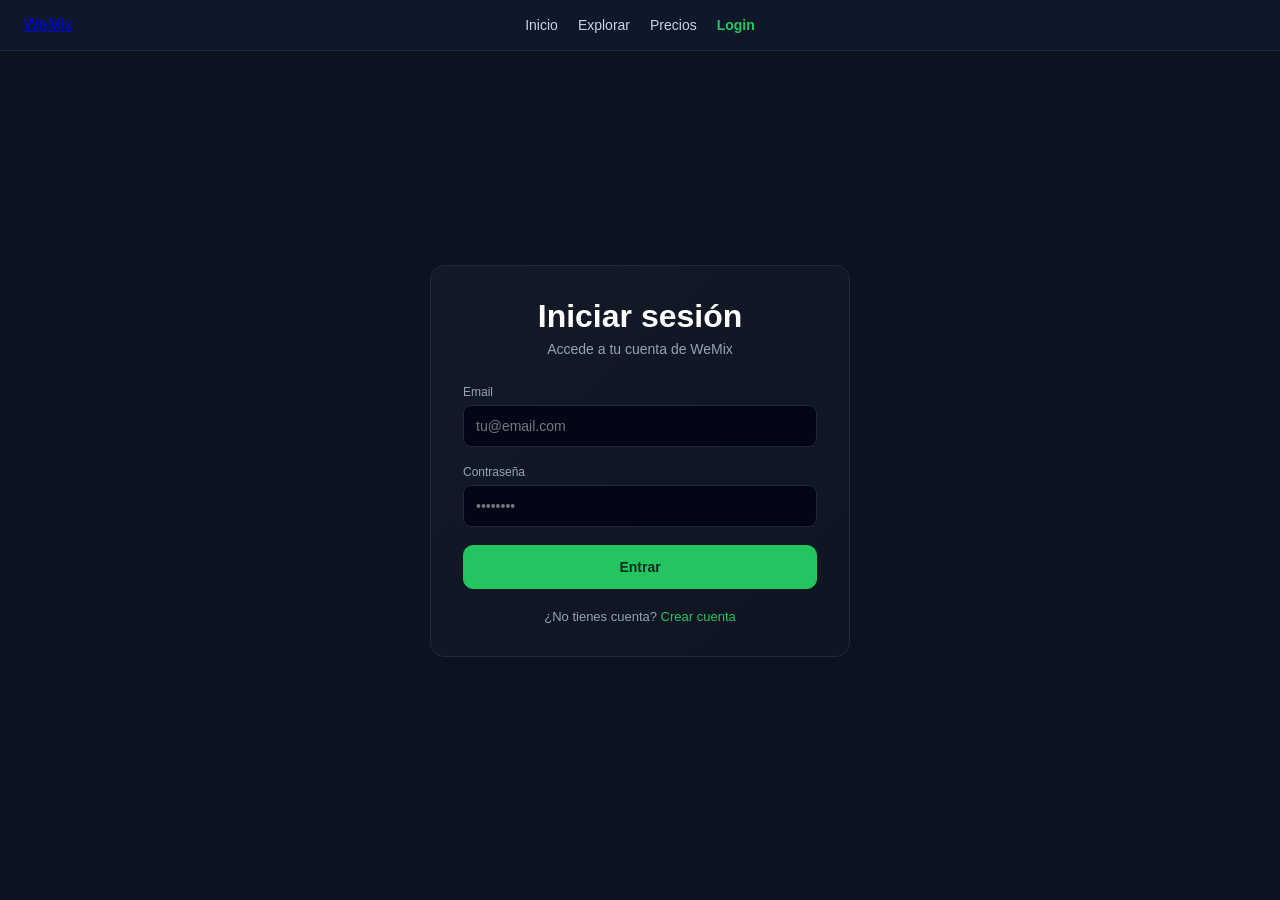
==== admin.html @ 28a49ce6 "Primera version WeMix" ====
<!DOCTYPE html>
<html lang="es">
<head>
    <meta charset="UTF-8">
    <title>WeMix – Admin Panel</title>
    <link rel="stylesheet" href="styles.css">
</head>
<body class="admin-page">

<header class="header">

    <div class="header-left">
        <a href="home.html" class="logo">
            WeMix
        </a>
    </div>

    <nav class="nav" id="mainNav">
        <a href="index.html">Explorar</a>
        <a href="admin.html" class="active">
            Admin
        </a>
    </nav>

    <div class="header-right" id="headerRight">

        <span
            class="membership-badge admin"
            id="membershipBadge"
        >
            ADMIN
        </span>

    </div>

</header>

<main class="container admin-page">

    <section class="page-title">

        <h1>Panel de Administración</h1>

        <p>
            Gestiona tracks y revisa contenido
            pendiente dentro de WeMix.
        </p>

    </section>

    <section class="dashboard-stats admin-stats">

    <div class="stat-card">
        <span class="stat-label">
            Pendientes
        </span>

        <strong
            class="stat-value"
            id="pendingCount"
        >
            0
        </strong>
    </div>

    <div class="stat-card">
        <span class="stat-label">
            Publicados
        </span>

        <strong
            class="stat-value"
            id="publishedAdminCount"
        >
            0
        </strong>
    </div>

    <div class="stat-card">
        <span class="stat-label">
            Rechazados
        </span>

        <strong
            class="stat-value"
            id="rejectedCount"
        >
            0
        </strong>
    </div>

    <div class="stat-card">
        <span class="stat-label">
            Total Tracks
        </span>

        <strong
            class="stat-value"
            id="totalAdminTracks"
        >
            0
        </strong>
    </div>

</section>

    <section class="track-list">

        <div class="track-header">

    <span></span>

    <span>Track</span>
    <span>Usuario</span>
    <span>Info</span>
    <span>Acciones</span>
    <span>Estado</span>

</div>

        <div id="adminTracks"></div>

    </section>

</main>


<!-- AUDIO PLAYER -->
<div class="audio-player" id="audioPlayer">

    <!-- LEFT -->
    <div class="player-left">

        <button id="playerToggle" class="player-play">
            ▶
        </button>

        <div class="player-meta">
            <strong id="playerTrack">Track</strong>

            <span id="playerDetails">
                DJ User • Mashup • 122 BPM • 8A
            </span>
        </div>

    </div>

    <!-- CENTER -->
    <div class="player-center">

        <span id="currentTime">0:00</span>

        <div class="player-progress">
            <div class="player-progress-fill" id="playerProgressFill"></div>
        </div>

        <span id="duration">0:00</span>

    </div>

</div>

<audio id="mainAudio"></audio>

<script src="script.js"></script>

</body>
</html>
---- styles.css ----
/* RESET BÁSICO */
* {
    margin: 0;
    padding: 0;
    box-sizing: border-box;
}

/* ESTILOS GENERALES */
body {
    font-family: Arial, sans-serif;
    background-color: #0b1220;
    color: #ffffff;
}

/* HEADER */
.header {
    position: sticky;
    top: 0;
    z-index: 100;

    display: grid;
    grid-template-columns: 1fr auto 1fr;
    align-items: center;

    padding: 16px 24px;
    background: linear-gradient(
        180deg,
        #0f172a 0%,
        rgba(15, 23, 42, 0.95) 100%
    );
    border-bottom: 1px solid #1e293b;
}

/* IZQUIERDA */
.header-left {
    display: flex;
    align-items: center;
}

/* CENTRO */
.nav {
    display: flex;
    gap: 20px;
    justify-content: center;
}

.nav a {
    color: #cbd5e1;
    text-decoration: none;
    font-size: 14px;
}

.nav a.active {
    color: #22c55e;
    font-weight: bold;
}

.nav a:hover {
    color: #ffffff;
}

/* DERECHA */
.header-right {
    display: flex;
    justify-content: flex-end;
    align-items: center;
}

.credits {
    color: #22c55e;
    font-weight: bold;
}


/* CONTENEDOR PRINCIPAL */
.container {
    max-width: 14000px; /* antes seguramente era 1100 o 1200 */
    margin: 0 auto;
    padding: 0 20px;
}


/* TITULO DE PAGINA */
.page-title h1 {
    font-size: 24px;
    margin-bottom: 4px;
}

.page-title p {
    font-size: 14px;
    color: #94a3b8;
    margin-bottom: 24px;
}

/* FILTROS */
.filters {
    display: flex;
    gap: 12px;
    margin-bottom: 16px;
}

.filters input,
.filters select {
    background-color: #020617;
    border: 1px solid #1e293b;
    color: #ffffff;
    padding: 8px 10px;
    border-radius: 4px;
}

/* LISTA DE TRACKS */
.track-list {
    border-top: 1px solid #1e293b;
}


.track-header,
.track-row {
    display: grid;
    grid-template-columns: 
        48px   /* play */
        4fr    /* track */
        1.5fr  /* tipo */
        2fr    /* género */
        1fr    /* bpm */
        1fr    /* key */
        140px; /* botón descarga */
    align-items: center;
}

.track-header {
    padding: 14px 12px 12px 12px;
    font-size: 13px;
    color: #94a3b8;
    border-bottom: 1px solid #1e293b;
    margin-bottom: 10px;
}


.track-row {
    padding: 12px 8px;
    border-bottom: 1px solid #1e293b;
    font-size: 14px;
}

.track-actions {
    display: flex;
    align-items: center;
    justify-content: flex-end;
    gap: 8px;
}


.track-row:hover {
    background: linear-gradient(
        90deg,
        rgba(34, 197, 94, 0.08),
        rgba(2, 6, 23, 0.0)
    );
}


/* BOTONES */
.btn-play {
    width: 28px;
    height: 28px;
    border-radius: 50%;

    background-color: #22c55e;
    border: none;

    color: #022c22;
    font-size: 12px;
    font-weight: bold;

    display: flex;
    align-items: center;
    justify-content: center;

    cursor: pointer;

    opacity: 0;
    transition: opacity 0.15s ease;
}



.track-row:hover .btn-play {
    opacity: 1;
}


.track-row:hover .btn-download {
    transform: translateX(-2px);
}

.track-row:hover .track-title {
    color: #22c55e;
}


.btn-download {
    background-color: #22c55e;
    border: none;
    color: #022c22;
    padding: 6px 12px;
    border-radius: 6px;
    font-size: 12px;
    font-weight: bold;
    cursor: pointer;

    /* ESTO ES LO IMPORTANTE */
    white-space: nowrap;
    width: auto;
    min-width: 90px;
    text-align: center;
}

.btn-download {
    transition: background-color 0.2s ease, transform 0.2s ease;
}


.btn-download:hover {
    background-color: #16a34a;
}

.btn-redownload {
    background-color: transparent;
    border: 1px solid #22c55e;
    color: #22c55e;

    padding: 6px 10px;
    border-radius: 4px;
    font-size: 12px;
    font-weight: bold;

    cursor: pointer;
    transition: background 0.2s ease;
}

.btn-redownload:hover {
    background-color: rgba(34, 197, 94, 0.15);
}




body {
    scrollbar-width: thin;
    scrollbar-color: #22c55e #020617;
}

/* Chrome / Edge */
body::-webkit-scrollbar {
    width: 8px;
}

body::-webkit-scrollbar-track {
    background: #020617;
}

body::-webkit-scrollbar-thumb {
    background-color: #22c55e;
    border-radius: 4px;
}

/* UPLOAD TRACK */
.upload-section {
    margin-top: 32px;
}

.upload-card {
    background-color: #020617;
    border: 1px solid #1e293b;
    border-radius: 8px;
    padding: 24px;
    max-width: 600px;
}

.upload-card h2 {
    font-size: 18px;
    margin-bottom: 8px;
}

.upload-card p {
    font-size: 14px;
    color: #94a3b8;
    margin-bottom: 16px;
}

.file-upload input {
    display: none;
}

.file-upload label {
    display: inline-block;
    padding: 10px 16px;
    background-color: #22c55e;
    color: #022c22;
    border-radius: 6px;
    font-weight: bold;
    cursor: pointer;
}

.file-upload label:hover {
    background-color: #16a34a;
}

.file-info {
    margin-top: 12px;
    font-size: 13px;
    color: #94a3b8;
}

/* TARJETAS */
.card {
    background: linear-gradient(180deg, #020617, #020617cc);
    border: 1px solid #1e293b;
    border-radius: 12px;
    padding: 24px;
    margin-top: 24px;
}

.card h2 {
    font-size: 18px;
    margin-bottom: 4px;
}

.card-subtitle {
    font-size: 13px;
    color: #94a3b8;
    margin-bottom: 20px;
}

/* FORMULARIO */
.form-grid {
    display: grid;
    grid-template-columns: repeat(2, 1fr);
    gap: 16px;
}

.form-group {
    display: flex;
    flex-direction: column;
}

.form-group label {
    font-size: 12px;
    color: #94a3b8;
    margin-bottom: 6px;
}

.form-group input,
.form-group select,
.form-group textarea {
    background-color: #020617;
    border: 1px solid #1e293b;
    color: #ffffff;
    padding: 10px;
    border-radius: 6px;
    font-size: 14px;
}

.form-group textarea {
    resize: vertical;
    min-height: 90px;
}

.form-group input:focus,
.form-group select:focus,
.form-group textarea:focus {
    outline: none;
    border-color: #22c55e;
}

/* CAMPOS GRANDES */
.full-width {
    grid-column: 1 / -1;
}

/* CONFIRMACION */
.confirmation-box {
    display: flex;
    flex-direction: column;
    gap: 14px;
    margin-bottom: 24px;
}

.checkbox {
    display: flex;
    align-items: flex-start;
    gap: 12px;          /* más separación */
    font-size: 14px;
    color: #cbd5e1;
    cursor: pointer;
}

.checkbox input {
    margin-top: 3px;
    accent-color: #22c55e;
}


/* ACCIONES */
.form-actions {
    display: flex;
    justify-content: flex-end;
    gap: 12px;
}




/* PROFILE */
/* PROFILE – TRACK GRID */

/* PROFILE HEADER */
.profile-header {
    display: flex;
    align-items: center;
    gap: 28px;
    margin-bottom: 40px;
}

.profile-avatar {
    width: 72px;
    height: 72px;
    border-radius: 50%;
    background-color: #22c55e;
    color: #022c22;
    display: flex;
    align-items: center;
    justify-content: center;
    font-weight: bold;
    font-size: 20px;
}

.profile-info h1 {
    font-size: 30px;
    margin-bottom: 4px;
}

.profile-role {
    color: #94a3b8;
    font-size: 14px;
    margin-bottom: 16px;
}

/* STATS */
.profile-stats {
    display: flex;
    gap: 32px;
}

.profile-stats .stat strong {
    font-size: 18px;
    display: block;
}

.profile-stats .stat span {
    font-size: 12px;
    color: #94a3b8;
}


/* DOWNLOADS GRID */

.downloads-page .track-header,
.downloads-page .track-row {

    grid-template-columns:
        48px
        4fr
        1.5fr
        2fr
        1fr
        1fr
        1.5fr
        140px;
}


.profile .track-header,
.profile .track-row {

    display: grid;

    grid-template-columns:
        48px
        4fr
        1.5fr
        2fr
        1fr
        1fr
        1.5fr;

    align-items: center;
}

/* HEADER */
.profile .track-header {
    padding: 10px 12px;
    font-size: 13px;
    color: #94a3b8;
}

/* ROW */
.profile .track-row {
    padding: 14px 12px;
    border-top: 1px solid #1e293b;
}

.profile .track-row:hover {
    background: linear-gradient(
        to right,
        rgba(34,197,94,0.08),
        rgba(34,197,94,0)
    );
}

/* TRACK TITLE */
.track-title {
    white-space: nowrap;
    overflow: hidden;
    text-overflow: ellipsis;
}
.track-user {
    font-weight: 600;
}

.track-info {
    color: #94a3b8;
    font-size: 14px;
}

.track-actions {
    display: flex;
    align-items: center;
    justify-content: center;
    gap: 10px;
}


/* STATUS */

.status {

    display: inline-flex;

    align-items: center;
    justify-content: center;

    width: fit-content;

    font-size: 13px;
    font-weight: 600;

    padding: 6px 12px;

    border-radius: 8px;
}

.status.published {
    color: #22c55e;
}

.status.pending {
    background-color: transparent;
    color: #facc15;
    border: 1px solid #facc15;
}

.status.rejected {
    color: #ef4444;
}

/* HEADER SCROLL */
.header {
    position: sticky;
    top: 0;
    z-index: 100;
    transition: background-color 0.3s ease, box-shadow 0.3s ease;
}

.header-scrolled {
    background-color: rgba(15, 23, 42, 0.95);
    box-shadow: 0 4px 12px rgba(0, 0, 0, 0.4);
}

/* DASHBOARD */
.dashboard-stats {
    display: grid;
    grid-template-columns: repeat(4, 1fr);
    gap: 16px;
    margin-top: 32px;
}

.stat-card {
    background: linear-gradient(
        to bottom right,
        #020617,
        #020617cc
    );
    border: 1px solid #1e293b;
    border-radius: 12px;
    padding: 20px;
}

.stat-label {
    font-size: 13px;
    color: #94a3b8;
}

.stat-value {
    display: block;
    margin-top: 6px;
    font-size: 26px;
    font-weight: bold;
}

.stat-card.highlight {
    border-color: #22c55e;
    background: linear-gradient(
        to bottom right,
        rgba(34,197,94,0.15),
        rgba(34,197,94,0.05)
    );
}

/* DASHBOARD SECTION */
.dashboard-section {
    margin-top: 40px;
}

.section-title {
    font-size: 18px;
    margin-bottom: 12px;
}

/* ACTIVITY LIST */
.activity-list {
    border-top: 1px solid #1e293b;
}

.activity-header,
.activity-row {
    display: grid;
    grid-template-columns: 4fr 1.5fr 1.5fr;
    align-items: center;
}

.activity-header {
    padding: 10px 12px;
    font-size: 13px;
    color: #94a3b8;
}

.activity-row {
    padding: 12px;
    border-top: 1px solid #1e293b;
    font-size: 14px;
}

.activity-row:hover {
    background: linear-gradient(
        to right,
        rgba(34,197,94,0.08),
        rgba(34,197,94,0)
    );
}

/* ACTIVITY STATUS */
.activity-status {
    font-weight: 600;
    font-size: 13px;
}

.activity-status.published {
    color: #22c55e;
}

.activity-status.pending {
    color: #facc15;
}

.activity-status.rejected {
    color: #ef4444;
}

/* REPUTATION */
.profile-reputation {
    display: flex;
    align-items: center;
    gap: 12px;
    margin-bottom: 12px;
}

.reputation-badge {
    padding: 4px 10px;
    border-radius: 999px;
    font-size: 12px;
    font-weight: 600;
}

/* Levels */
.reputation-badge.starter {
    background-color: #334155;
    color: #e5e7eb;
}

.reputation-badge.contributor {
    background-color: #2563eb;
    color: white;
}

.reputation-badge.pro {
    background-color: #22c55e;
    color: #022c22;
}

.reputation-badge.elite {
    background: linear-gradient(90deg, #22c55e, #16a34a);
    color: #022c22;
}

.reputation-progress {
    font-size: 12px;
    color: #94a3b8;
}

/* TRACK CREATOR */
.track-creator {
    font-size: 12px;
    color: #94a3b8;
    margin-top: 2px;
    display: flex;
    align-items: center;
    gap: 6px;
}

.creator-badge {
    padding: 2px 6px;
    border-radius: 999px;
    font-size: 10px;
    font-weight: 600;
}

.creator-badge.starter {
    background-color: #334155;
    color: #e5e7eb;
}

.creator-badge.pro {
    background-color: #22c55e;
    color: #022c22;
}

.creator-badge.elite {
    background: linear-gradient(90deg, #22c55e, #16a34a);
    color: #022c22;
}

/* PLAY BUTTON */
.btn-play {
    width: 28px;
    height: 28px;
    border-radius: 50%;
    background-color: #22c55e;
    border: none;
    color: #022c22;
    font-size: 12px;
    font-weight: bold;
    cursor: pointer;

    display: flex;
    align-items: center;
    justify-content: center;
}

.btn-play:hover {
    background-color: #16a34a;
}

/* TRACK CREATOR */
.track-title {
    display: flex;
    flex-direction: column;
    gap: 2px;
}

.track-creator {
    font-size: 12px;
    color: #94a3b8;
}

/* BADGES */
.creator-badge {
    margin-left: 6px;
    padding: 2px 6px;
    border-radius: 4px;
    font-size: 10px;
    font-weight: 600;
}

.creator-badge.pro {
    background-color: rgba(34,197,94,0.15);
    color: #22c55e;
}

/* CREATOR LINK */
.track-creator {
    color: #94a3b8;
    font-size: 12px;
    text-decoration: none;
    display: inline-flex;
    align-items: center;
    gap: 6px;
}

.track-creator:hover {
    color: #22c55e;
    text-decoration: underline;
}


/* PLAY BUTTON – APARECE EN HOVER, CRECE SOLO EN EL BOTÓN */
.btn-play {
    opacity: 0;
    transform: scale(1); /* tamaño normal */
    transition: opacity 0.15s ease, transform 0.15s ease;
}

/* El botón SOLO aparece al hacer hover en la fila */
.track-row:hover .btn-play {
    opacity: 1;
}

/* El botón SOLO se expande cuando el cursor está encima de él */
.btn-play:hover {
    transform: scale(1.10);
}

/* TRACK PLAYING STATE */
.track-row.playing {
    background: linear-gradient(
        to right,
        rgba(34,197,94,0.18),
        rgba(34,197,94,0.05)
    );
}

.track-row.playing .btn-play {
    opacity: 1;
    background-color: #16a34a;
}

.track-row.playing .btn-play {
    color: transparent;
    position: relative;
}

.track-row.playing .btn-play::before {
    content: "❚❚";
    color: #022c22;
    font-size: 14px;
    position: absolute;
}

/* LANDING HERO */
.hero {
    padding: 80px 24px;
    background: radial-gradient(
        circle at top,
        rgba(34,197,94,0.15),
        #020617 60%
    );
}

.hero-content {
    max-width: 700px;
    margin: 0 auto;
    text-align: center;
}

.hero h1 {
    font-size: 40px;
    margin-bottom: 16px;
}

.hero p {
    font-size: 18px;
    color: #94a3b8;
    margin-bottom: 32px;
}

.hero-actions {
    display: flex;
    justify-content: center;
    gap: 16px;
}

/* BUTTONS */



/* LANDING HEADER FIX */
.landing .header {
    justify-content: center;
}

.landing .logo {
    position: absolute;
    left: 24px;
}

.landing .nav {
    margin: 0 auto;
}

/* HOW IT WORKS */
.how-it-works {
    padding: 80px 24px;
    text-align: center;
}

.how-it-works h2 {
    font-size: 32px;
    margin-bottom: 8px;
}

.how-subtitle {
    color: #94a3b8;
    font-size: 16px;
    margin-bottom: 48px;
}

.how-steps {
    display: grid;
    grid-template-columns: repeat(3, 1fr);
    gap: 24px;
    max-width: 1100px;
    margin: 0 auto;
}

.how-card {
    background-color: rgba(2,6,23,0.6);
    border: 1px solid #1e293b;
    border-radius: 12px;
    padding: 32px 24px;
    transition: transform 0.2s ease, border-color 0.2s ease;
}

.how-card:hover {
    transform: translateY(-4px);
    border-color: #22c55e;
}

.how-number {
    width: 36px;
    height: 36px;
    margin: 0 auto 16px;
    border-radius: 50%;
    background-color: #22c55e;
    color: #022c22;
    display: flex;
    align-items: center;
    justify-content: center;
    font-weight: bold;
}

.how-card h3 {
    font-size: 18px;
    margin-bottom: 8px;
}

.how-card p {
    font-size: 14px;
    color: #cbd5e1;
}

/* PRICING */
.pricing {
    padding: 80px 24px;
    text-align: center;
}

.pricing h2 {
    font-size: 32px;
    margin-bottom: 8px;
}

.pricing-subtitle {
    font-size: 16px;
    color: #94a3b8;
    margin-bottom: 48px;
}

.pricing-cards {
    display: grid;
    grid-template-columns: repeat(3, 1fr);
    gap: 24px;
    max-width: 1100px;
    margin: 0 auto;
}

.pricing-card {
    background-color: rgba(2,6,23,0.6);
    border: 1px solid #1e293b;
    border-radius: 14px;
    padding: 32px 24px;
    position: relative;
}

.pricing-card h3 {
    font-size: 20px;
    margin-bottom: 8px;
}

.price {
    font-size: 32px;
    font-weight: bold;
    margin-bottom: 24px;
}

.price span {
    font-size: 14px;
    color: #94a3b8;
}

.pricing-card ul {
    list-style: none;
    padding: 0;
    margin: 32px auto;      /* 👈 centra el bloque */
    max-width: 200px;       /* 👈 controla el ancho del bloque */
    
    display: flex;
    flex-direction: column;
    gap: 12px;

    align-items: flex-start; /* texto a la izquierda */
    justify-content: center;
}



.pricing-card li {
    font-size: 14px;
    margin-bottom: 10px;
    color: #cbd5e1;
}
.pricing-card li {
    position: relative;
    padding-left: 18px;
    font-size: 14px;
    color: #cbd5e1;
}

.pricing-card li::before {
    content: "•";
    position: absolute;
    left: 0;
    top: 0;
    color: #22c55e;
    font-size: 18px;
    line-height: 1;
}



/* HIGHLIGHT */
.pricing-card.highlight {
    border-color: #22c55e;
    box-shadow: 0 0 0 1px rgba(34,197,94,0.4);
}

.pricing-card .badge {
    position: absolute;
    top: -10px;
    right: 16px;
    background-color: #22c55e;
    color: #022c22;
    font-size: 11px;
    font-weight: bold;
    padding: 4px 8px;
    border-radius: 6px;
}




/* LOGIN */
.login-container {
    min-height: calc(100vh - 80px);
    display: flex;
    align-items: center;
    justify-content: center;
}

.login-box {
    width: 100%;
    max-width: 420px;
    background: linear-gradient(
        to bottom right,
        rgba(255,255,255,0.03),
        rgba(255,255,255,0.01)
    );
    border: 1px solid #1e293b;
    border-radius: 14px;
    padding: 32px;
    text-align: center;
}

.login-box h1 {
    margin-bottom: 6px;
}

.login-subtitle {
    color: #94a3b8;
    font-size: 14px;
    margin-bottom: 28px;
}

/* FORM */
.login-form {
    display: flex;
    flex-direction: column;
    gap: 18px;
}

.form-group {
    text-align: left;
}

.form-group label {
    display: block;
    font-size: 12px;
    color: #94a3b8;
    margin-bottom: 6px;
}

.form-group input {
    width: 100%;
    padding: 12px;
    border-radius: 8px;
    border: 1px solid #1e293b;
    background-color: #020617;
    color: white;
}

.form-group input:focus {
    outline: none;
    border-color: #22c55e;
}

/* BUTTON */


/* FOOTER */
.login-footer {
    margin-top: 20px;
    font-size: 13px;
    color: #94a3b8;
}

.login-footer a {
    color: #22c55e;
    text-decoration: none;
}

.login-footer a:hover {
    text-decoration: underline;
}

/* TERMS */
.form-terms {
    margin-top: 6px;
    font-size: 12px;
    color: #94a3b8;
}


/* ONBOARDING */
/* =========================
   ONBOARDING – BASE LIMPIA
========================= */

/* CONTENEDOR */
.onboarding-container {
    min-height: calc(100vh - 80px);
    display: flex;
    align-items: center;
    justify-content: center;
}

/* CAJA */
.onboarding-box {
    width: 560px;
    padding: 40px;
    text-align: center;

    background: #020617;
    border: 1px solid #1e293b;
    border-radius: 16px;
}

/* TEXTO */
.onboarding-box h1 {
    font-size: 32px;
    margin-bottom: 12px;
}

.onboarding-subtitle {
    font-size: 15px;
    color: #94a3b8;
    margin-bottom: 28px;
}

.onboarding-hint {
    font-size: 14px;
    color: #94a3b8;
    margin-top: 24px;
}

/* =========================
   BOTONES – RESET TOTAL
========================= */

.onboarding-actions {
    display: flex;
    justify-content: center;
    gap: 16px;
}

/* 🔥 BOTÓN BASE (LOS DOS IGUALES) */
.onboarding-actions a {
    width: 240px;
    height: 48px;

    display: flex;
    align-items: center;
    justify-content: center;

    font-size: 16px;
    font-weight: 600;
    text-decoration: none;

    border-radius: 10px;
    box-sizing: border-box;

    /* RESET CRÍTICO */
    line-height: normal;
    padding: 0;
    margin: 0;
}



.onboarding-actions a {
    transition: 
        background-color 0.25s ease,
        box-shadow 0.25s ease,
        transform 0.2s ease;
}

.onboarding-actions a:hover {
    transform: translateY(-2px);
}

/* =========================
   TRACK STATUS ACTIONS
========================= */

.track-status-actions {
    display: flex;
    gap: 16px;
    justify-content: center;
    margin-top: 60px;
}


/* BASE DEL BOTÓN */
.status-btn {
    min-width: 200px;
    height: 48px;

    display: inline-flex;
    align-items: center;
    justify-content: center;

    font-size: 14px;
    font-weight: 600;
    text-decoration: none;
    border-radius: 10px;

    cursor: pointer;
    box-sizing: border-box;
    transition: all 0.15s ease;
}

/* PRIMARIO */
.status-btn.primary {
    background-color: #22c55e;
    color: #022c22;
    border: 1px solid #22c55e;
}

.status-btn.primary:hover {
    background-color: #16a34a;
    border-color: #16a34a;
}

/* SECUNDARIO */
.status-btn.secondary {
    background-color: transparent;
    color: #22c55e;
    border: 1px solid #22c55e;
}

.status-btn.secondary:hover {
    background-color: rgba(34,197,94,0.1);
}

.hidden {
    display: none !important;
}

/* =========================
   BOTONES BASE (UPLOAD)
========================= */

.track-status .track-status-actions a {
    min-width: 200px;
    height: 48px;

    display: inline-flex;
    align-items: center;
    justify-content: center;

    padding: 0 20px;
    border-radius: 10px;
    font-size: 14px;
    font-weight: 600;

    box-sizing: border-box;
}

/* =========================
   BOTONES GLOBALES LIMPIOS
========================= */

.btn-primary,
.btn-secondary {
    min-width: 170px;
    height: 44px;

    display: inline-flex;
    align-items: center;
    justify-content: center;

    padding: 0 20px;
    border-radius: 8px;

    font-size: 14px;
    font-weight: 600;
    text-decoration: none;

    cursor: pointer;
    box-sizing: border-box;
    transition: all 0.15s ease;
}

/* PRIMARY */
.btn-primary {
    background-color: #22c55e;
    color: #022c22;
    border: 1px solid #22c55e;
}

.btn-primary:hover {
    background-color: #16a34a;
    border-color: #16a34a;
}

/* PRIMARY DISABLED */
.btn-primary:disabled {
    background-color: #1e293b;
    border: 1px solid #1e293b;
    color: #64748b;
    cursor: not-allowed;
}

/* SECONDARY */
.btn-secondary {
    background-color: transparent;
    color: #22c55e;
    border: 1px solid #22c55e;
}

.btn-secondary:hover {
    background-color: rgba(34,197,94,0.1);
}

/* =========================
   TRACK STATUS CENTERED
========================= */

#upload-success {
    min-height: calc(100vh - 80px);
    display: flex;
    align-items: center;
    justify-content: center;
}

.track-status {
    width: 100%;
    max-width: 560px;   /* 👈 ancho controlado */
    margin: 0 auto;
}

.track-status h2 {
    font-size: 22px;
    margin-bottom: 8px;
}

.track-status .card-subtitle {
    font-size: 14px;
    color: #94a3b8;
    margin-bottom: 24px;
}

.status-row {
    margin-bottom: 16px;
}

.status-hint {
    margin-top: 8px;
    font-size: 14px;
    color: #94a3b8;
    margin-bottom: 30px;
}

/* BADGE ESTADO */
.status-badge-wrapper {
    margin: 20px 0 16px 0;
}

.status-badge {
    display: inline-block;
    padding: 6px 14px;
    border-radius: 999px;
    font-size: 13px;
    font-weight: 600;
}

/* EN REVISIÓN - naranja */
.status-badge.pending {
    background-color: rgba(250, 204, 21, 0.15);
    color: #facc15;
    border: 1px solid rgba(250, 204, 21, 0.4);
}

/* MENSAJE PRINCIPAL */
.status-message {
    font-size: 15px;
    line-height: 1.5;
    margin-bottom: 15px;
}

/* TEXTO SECUNDARIO */
.status-hint {
    font-size: 14px;
    color: #94a3b8;
    margin-top: 4px;
}


.profile-actions {
    margin-top: 40px;
    display: flex;
    justify-content: flex-end;
}

/* PROFILE HEADER STRUCTURE */

.profile-header {
    display: flex;
    align-items: flex-start;
    gap: 30px;
}

/* Hace que el botón se vaya a la derecha */
.profile-logout {
    margin-left: auto;
}

/* BOTÓN ROJO */
.btn-logout {
    background-color: transparent;
    border: 1px solid #ef4444;
    color: #ef4444;

    padding: 6px 14px;
    border-radius: 8px;

    font-size: 13px;
    font-weight: 600;

    cursor: pointer;
    transition: all 0.15s ease;
}

.btn-logout:hover {
    background-color: rgba(239,68,68,0.1);
}

/* =========================
   LOGOUT MODAL
========================= */

.modal-overlay {
    position: fixed;
    inset: 0;
    background: rgba(0,0,0,0.6);

    display: none;
    align-items: center;
    justify-content: center;

    z-index: 2000;
}

.modal-overlay.active {
    display: flex;
}

.modal-box {
    background: #0f172a;
    border: 1px solid #1e293b;
    border-radius: 14px;
    padding: 28px;
    width: 100%;
    max-width: 450px;
    text-align: center;
}

.modal-box h3 {
    margin-bottom: 10px;
}

.modal-box p {
    color: #94a3b8;
    font-size: 14px;
    margin-bottom: 24px;
}

.modal-actions {
    display: flex;
    gap: 14px;
    justify-content: center;
    margin-top: 28px;
}

.modal-actions button {
    min-width: 170px;   /* 👈 más pequeño */
    height: 42px;       /* 👈 más bajo */

    display: inline-flex;
    align-items: center;
    justify-content: center;

    padding: 0 18px;
    border-radius: 8px;
    font-size: 13px;
    font-weight: 600;

    box-sizing: border-box;
}



/* Botón rojo confirmación */
.btn-danger {
    background-color: transparent;
    border: 1px solid #ef4444;
    color: #ef4444;
    transition: all 0.15s ease;
    cursor: pointer;

}

.btn-danger:hover {
    background-color: rgba(239,68,68,0.1);
}


/* STATUS */
.status.pending {
    color: #f59e0b; /* amarillo */
}

.status.published {
    color: #22c55e; /* verde */
}

.status.rejected {
    color: #ef4444; /* rojo */
}

.track-actions {
    display: flex;
    gap: 6px;
}

.approve-btn,
.reject-btn {
    border: none;
    cursor: pointer;
    font-size: 12px;
    padding: 4px 8px;
    border-radius: 6px;
}

.approve-btn {
    background-color: rgba(34,197,94,0.15);
    color: #22c55e;
}

.reject-btn {
    background-color: rgba(239,68,68,0.15);
    color: #ef4444;
}


.track-actions {
    display: flex;
    justify-content: center;
    align-items: center;
    gap: 8px;
}

.approve-btn,
.reject-btn {
    width: 32px;
    height: 32px;

    display: flex;
    align-items: center;
    justify-content: center;

    border-radius: 6px;
    cursor: pointer;
}

.reputation-badge {
    padding: 6px 12px;
    border-radius: 999px;
    font-size: 12px;
    font-weight: 600;
}

/* niveles */
.reputation-badge.newbie {
    background-color: #1e293b;
    color: #94a3b8;
}

.reputation-badge.pro {
    background-color: rgba(34,197,94,0.15);
    color: #22c55e;
}

.reputation-badge.elite {
    background-color: rgba(168,85,247,0.15);
    color: #a855f7;
}

.reputation-bar {
    width: 100%;
    height: 6px;
    background-color: #1e293b;
    border-radius: 999px;
    margin-top: 8px;
    overflow: hidden;
}



.reputation-fill {
    height: 100%;
    width: 0%;
    background-color: #22c55e;
    border-radius: 999px;
    transition: width 0.3s ease;
}

.profile-reputation {
    display: flex;
    flex-direction: column;
    gap: 8px;
    margin-top: 10px;
}


.reputation-info {
    display: flex;
    align-items: center;
    gap: 10px;
}

.audio-player {
    position: fixed;
    bottom: 0;
    left: 0;
    width: 100%;
    overflow: hidden;

    height: 82px;

    background: rgba(2,6,23,0.98);
    border-top: 1px solid #1e293b;

    display: none;
    align-items: center;
    justify-content: space-between;

    padding: 0 24px;

    z-index: 999;
}

/* LEFT */

.player-left {
    display: flex;
    align-items: center;
    gap: 16px;

    min-width: 280px;
}

.player-play {
    width: 44px;
    height: 44px;

    border-radius: 50%;
    border: none;

    background-color: #22c55e;
    color: #022c22;

    font-size: 18px;
    font-weight: bold;

    cursor: pointer;
}

.player-meta {
    display: flex;
    flex-direction: column;
    gap: 4px;
}

.player-meta strong {
    font-size: 15px;
}

.player-meta span {
    font-size: 13px;
    color: #94a3b8;
}

/* CENTER */

.player-center {
    position: absolute;

    left: 50%;
    transform: translateX(-50%);

    width: 45%;

    display: flex;
    align-items: center;
    gap: 14px;
}

.player-center span {
    font-size: 12px;
    color: #94a3b8;
}

/* PROGRESS */

.player-progress {
    flex: 1;
    height: 6px;

    background-color: #1e293b;
    border-radius: 999px;

    overflow: hidden;

    cursor: pointer;
}

.player-progress-fill {
    width: 0%;
    height: 100%;

    background-color: #22c55e;

    border-radius: 999px;
}

/* =========================
   HOME PAGE
========================= */

.home-page {
    background:
        radial-gradient(
            circle at top right,
            rgba(34,197,94,0.12),
            transparent 30%
        ),
        #0b1220;

    min-height: 100vh;
}

/* HEADER */

.home-header {
    background: transparent;
    border-bottom: none;
}

.btn-login {
    color: #ffffff;
    text-decoration: none;
    font-size: 14px;
    font-weight: 600;
}

/* HERO */

.hero {
    max-width: 1400px;
    margin: 0 auto;

    padding:
        120px
        32px
        80px;

    display: grid;
    grid-template-columns: 1.1fr 0.9fr;
    gap: 60px;
    align-items: center;
}

/* LEFT */

.hero-content {
    max-width: 640px;
}

.hero-badge {
    display: inline-flex;

    padding: 8px 14px;

    background:
        rgba(34,197,94,0.12);

    border:
        1px solid rgba(34,197,94,0.25);

    border-radius: 999px;

    color: #22c55e;
    font-size: 13px;
    font-weight: 600;

    margin-bottom: 26px;
}

.hero h1 {
    font-size: 64px;
    line-height: 1;
    letter-spacing: -2px;

    margin-bottom: 28px;
}

.hero-text {
    font-size: 18px;
    line-height: 1.7;

    color: #94a3b8;

    margin-bottom: 36px;
}

/* ACTIONS */

.hero-actions {
    display: flex;
    gap: 16px;
}

.btn-primary,
.btn-secondary {
    padding: 14px 22px;
    border-radius: 10px;

    font-weight: 600;
    font-size: 14px;

    text-decoration: none;

    transition:
        transform 0.2s ease,
        opacity 0.2s ease;
}

.btn-primary {
    background: #22c55e;
    color: #022c22;
}

.btn-secondary {
    border: 1px solid #1e293b;
    color: #ffffff;
}

.btn-primary:hover,
.btn-secondary:hover {
    transform: translateY(-2px);
}

/* RIGHT */

.hero-visual {
    display: flex;
    justify-content: center;
}

/* PLAYER MOCKUP */

.hero-player {
    width: 100%;
    max-width: 420px;

    background:
        linear-gradient(
            180deg,
            rgba(15,23,42,0.95),
            rgba(2,6,23,0.95)
        );

    border: 1px solid #1e293b;

    border-radius: 24px;

    padding: 28px;

    box-shadow:
        0 0 80px rgba(34,197,94,0.08);
}

.hero-player-top {
    display: flex;
    justify-content: space-between;

    margin-bottom: 32px;

    font-size: 12px;
    color: #94a3b8;
}

.hero-player h3 {
    font-size: 28px;
    margin-bottom: 10px;
}

.hero-player p {
    color: #94a3b8;
    margin-bottom: 36px;
}

/* WAVE */

.hero-wave {
    height: 70px;

    border-radius: 12px;

    background:
        linear-gradient(
            90deg,
            rgba(34,197,94,0.2),
            rgba(34,197,94,0.8),
            rgba(34,197,94,0.2)
        );

    opacity: 0.8;
}

/* STATS */

.home-stats {
    max-width: 1200px;

    margin: 0 auto;

    padding: 20px 32px 80px;

    display: grid;
    grid-template-columns: repeat(3, 1fr);
    gap: 24px;
}

.home-stat {
    background:
        rgba(15,23,42,0.7);

    border: 1px solid #1e293b;

    border-radius: 18px;

    padding: 28px;

    text-align: center;
}

.home-stat strong {
    display: block;

    font-size: 36px;

    margin-bottom: 10px;
}

.home-stat span {
    color: #94a3b8;
}

/* =========================
   HOW SECTION
========================= */

.how-section {
    max-width: 1280px;

    margin: 0 auto;

    padding:
        120px
        32px;
}

/* HEADING */

.section-heading {
    max-width: 700px;

    margin-bottom: 60px;
}

.section-badge {
    display: inline-flex;

    padding: 8px 14px;

    background:
        rgba(34,197,94,0.12);

    border:
        1px solid rgba(34,197,94,0.25);

    border-radius: 999px;

    color: #22c55e;
    font-size: 13px;
    font-weight: 600;

    margin-bottom: 24px;
}

.section-heading h2 {
    font-size: 52px;
    line-height: 1.1;

    margin-bottom: 20px;
}

.section-heading p {
    color: #94a3b8;

    font-size: 18px;
    line-height: 1.7;
}

/* GRID */

.how-grid {
    display: grid;

    grid-template-columns:
        repeat(4, 1fr);

    gap: 24px;
}

/* CARD */

.how-card {
    background:
        rgba(15,23,42,0.6);

    border:
        1px solid #1e293b;

    border-radius: 22px;

    padding: 32px;

    transition:
        transform 0.25s ease,
        border-color 0.25s ease;
}

.how-card:hover {
    transform: translateY(-4px);

    border-color:
        rgba(34,197,94,0.3);
}

/* NUMBER */

.how-number {
    width: 42px;
    height: 42px;

    border-radius: 12px;

    background:
        rgba(34,197,94,0.12);

    border:
        1px solid rgba(34,197,94,0.25);

    color: #22c55e;

    display: flex;
    align-items: center;
    justify-content: center;

    font-size: 14px;
    font-weight: 700;

    margin-bottom: 24px;
}

/* TEXT */

.how-card h3 {
    font-size: 22px;

    margin-bottom: 14px;
}

.how-card p {
    color: #94a3b8;

    line-height: 1.7;
}

/* =========================
   FEATURES SECTION
========================= */

.features-section {
    max-width: 1280px;

    margin: 0 auto;

    padding:
        20px
        32px
        120px;
}

/* GRID */

.features-grid {
    display: grid;

    grid-template-columns:
        repeat(4, 1fr);

    gap: 24px;
}

/* CARD */

.feature-card {
    background:
        rgba(15,23,42,0.6);

    border:
        1px solid #1e293b;

    border-radius: 24px;

    padding: 32px;

    transition:
        transform 0.25s ease,
        border-color 0.25s ease,
        box-shadow 0.25s ease;
}

.feature-card:hover {
    transform: translateY(-4px);

    border-color:
        rgba(34,197,94,0.25);
}

/* HIGHLIGHT */

.feature-highlight {
    border-color:
        rgba(34,197,94,0.25);

    box-shadow:
        0 0 60px rgba(34,197,94,0.06);
}

/* ICON */

.feature-icon {
    width: 52px;
    height: 52px;

    border-radius: 16px;

    background:
        rgba(34,197,94,0.12);

    border:
        1px solid rgba(34,197,94,0.25);

    display: flex;
    align-items: center;
    justify-content: center;

    font-size: 22px;

    margin-bottom: 24px;
}

/* TEXT */

.feature-card h3 {
    font-size: 22px;

    margin-bottom: 14px;
}

.feature-card p {
    color: #94a3b8;

    line-height: 1.7;
}

/* =========================
   PRICING
========================= */

.pricing-section {
    max-width: 1280px;

    margin: 0 auto;

    padding:
        20px
        32px
        140px;
}

/* GRID */

.pricing-grid {
    display: grid;

    grid-template-columns:
        repeat(3, 1fr);

    gap: 28px;
}

/* CARD */

.pricing-card {
    background:
        rgba(15,23,42,0.6);

    border:
        1px solid #1e293b;

    border-radius: 28px;

    padding: 42px;

    position: relative;
}

/* FEATURED */

.pricing-featured {
    border-color:
        rgba(34,197,94,0.3);
}

.pricing-card {
    transition:
        transform 0.25s ease,
        border-color 0.25s ease,
        box-shadow 0.25s ease;
}

.pricing-card:hover {
    transform: translateY(-4px);

    border-color:
        rgba(34,197,94,0.25);

    box-shadow:
        0 0 60px rgba(34,197,94,0.06);
}

.pricing-card {
    display: flex;
    flex-direction: column;
}

.pricing-features {
    flex-grow: 1;
}


/* POPULAR */

.pricing-popular {
    position: absolute;

    top: 20px;
    right: 20px;

    padding: 6px 12px;

    border-radius: 999px;

    background:
        rgba(34,197,94,0.12);

    border:
        1px solid rgba(34,197,94,0.25);

    color: #22c55e;

    font-size: 12px;
    font-weight: 600;
}

/* PLAN */

.pricing-plan {
    display: inline-flex;

    align-items: center;

    width: fit-content;

    padding: 8px 14px;

    border-radius: 999px;

    font-size: 12px;
    font-weight: 700;

    letter-spacing: 1px;

    margin-bottom: 24px;
}

/* FREE */

.pricing-plan.free {
    background:
        rgba(148,163,184,0.08);

    border:
        1px solid rgba(148,163,184,0.2);

    color: #94a3b8;
}

/* PLUS */

.pricing-plan.plus {
    background:
        rgba(59,130,246,0.12);

    border:
        1px solid rgba(59,130,246,0.25);

    color: #60a5fa;
}

/* PRO */

.pricing-plan.pro {
    background:
        rgba(168,85,247,0.12);

    border:
        1px solid rgba(168,85,247,0.25);

    color: #c084fc;
}

.pricing-card h3 {
    font-size: 48px;

    margin-bottom: 18px;
}

.pricing-description {
    color: #94a3b8;

    line-height: 1.7;

    margin-bottom: 34px;
}

/* FEATURES */

.pricing-features {
    display: flex;
    flex-direction: column;

    gap: 18px;

    margin-bottom: 38px;

    padding-left: 18px;
}

.pricing-features li {
    line-height: 1.6;
}

/* =========================
   TRENDING
========================= */

.trending-section {
    max-width: 1280px;

    margin: 0 auto;

    padding:
        20px
        32px
        140px;
}

/* TOP */

.trending-top {
    display: flex;
    align-items: end;
    justify-content: space-between;

    margin-bottom: 50px;
}

.trending-top h2 {
    font-size: 52px;
    line-height: 1.1;

    margin-top: 18px;
}

/* GRID */

.trending-grid {
    display: grid;

    grid-template-columns:
        repeat(4, 1fr);

    gap: 24px;
}

/* CARD */

.trending-card {
    background:
        rgba(15,23,42,0.6);

    border:
        1px solid #1e293b;

    border-radius: 24px;

    overflow: hidden;

    transition:
        transform 0.25s ease,
        border-color 0.25s ease,
        box-shadow 0.25s ease;
}

.trending-card:hover {
    transform: translateY(-4px);

    border-color:
        rgba(34,197,94,0.25);

    box-shadow:
        0 0 60px rgba(34,197,94,0.06);
}

/* COVER */

.trending-cover {
    aspect-ratio: 1;

    background:
        linear-gradient(
            135deg,
            rgba(34,197,94,0.25),
            rgba(15,23,42,1)
        );
}

/* INFO */

.trending-info {
    padding: 22px;
}

.trending-genre {
    color: #22c55e;

    font-size: 12px;
    font-weight: 700;

    letter-spacing: 1px;
}

.trending-info h3 {
    font-size: 22px;
    line-height: 1.3;

    margin:
        12px 0;
}

.trending-info p {
    color: #94a3b8;

    margin-bottom: 18px;
}

/* META */

.trending-meta {
    display: flex;
    align-items: center;

    gap: 10px;

    color: #94a3b8;

    font-size: 14px;
}

/* =========================
   FINAL CTA
========================= */

.final-cta {
    max-width: 1280px;

    margin: 0 auto;

    padding:
        20px
        32px
        140px;
}

.final-cta-content {
    background:
        linear-gradient(
            180deg,
            rgba(15,23,42,0.9),
            rgba(2,6,23,0.95)
        );

    border:
        1px solid rgba(34,197,94,0.2);

    border-radius: 32px;

    padding:
        80px
        60px;

    text-align: center;

    box-shadow:
        0 0 100px rgba(34,197,94,0.06);
}

.final-cta-content h2 {
    max-width: 900px;

    margin:
        0 auto
        26px;

    font-size: 58px;
    line-height: 1.05;
}

.final-cta-content p {
    max-width: 760px;

    margin:
        0 auto
        40px;

    color: #94a3b8;

    font-size: 18px;
    line-height: 1.8;
}

.final-cta-content .hero-actions {
    justify-content: center;
}

/* =========================
   FOOTER
========================= */

.footer {
    border-top:
        1px solid #1e293b;

    padding:
        70px
        32px
        40px;
}

/* GRID */

.footer-grid {
    max-width: 1280px;

    margin: 0 auto;

    display: grid;

    grid-template-columns:
        2fr 1fr 1fr;

    gap: 60px;
}

/* BRAND */

.footer-logo {
    margin-bottom: 24px;
}

.footer-text {
    max-width: 340px;

    color: #94a3b8;

    line-height: 1.8;
}

/* TITLES */

.footer h4 {
    margin-bottom: 22px;

    font-size: 16px;
}

/* LINKS */

.footer-links {
    display: flex;
    flex-direction: column;

    gap: 16px;

    list-style: none;
    padding: 0;
}

.footer-links a {
    color: #94a3b8;

    text-decoration: none;

    transition: color 0.2s ease;
}

.footer-links a:hover {
    color: #ffffff;
}

/* BOTTOM */

.footer-bottom {
    max-width: 1280px;

    margin:
        60px auto 0;

    padding-top: 30px;

    border-top:
        1px solid #1e293b;

    color: #64748b;

    font-size: 14px;
}

/* HEADER RIGHT */

.header-right {
    display: flex;
    align-items: center;
    gap: 14px;
}

.membership-badge {
    padding: 6px 12px;

    border-radius: 999px;

    font-size: 12px;
    font-weight: 700;

    letter-spacing: 0.5px;
}

/* FREE */

.membership-badge.free {
    background:
        rgba(148,163,184,0.08);

    border:
        1px solid rgba(148,163,184,0.2);

    color: #94a3b8;
}

/* PLUS */

.membership-badge.plus {
    background:
        rgba(59,130,246,0.12);

    border:
        1px solid rgba(59,130,246,0.25);

    color: #60a5fa;
}

/* PRO */

.membership-badge.pro {
    background:
        rgba(168,85,247,0.12);

    border:
        1px solid rgba(168,85,247,0.25);

    color: #c084fc;
}

/* ADMIN */

.membership-badge.admin {
    background:
        rgba(239,68,68,0.12);

    border:
        1px solid rgba(239,68,68,0.25);

    color: #f87171;
}

/* PROFILE */

.header-profile {
    color: #ffffff;

    text-decoration: none;

    font-size: 14px;
    font-weight: 600;
}

/* ADMIN TABLE */

.admin-page .track-header,
.admin-page .track-row {

    display: grid;

    grid-template-columns:
        48px
        2.5fr
        1.5fr
        4fr
        1.5fr
        1.5fr;

    align-items: center;

    gap: 24px;
}

/* =========================
   UPLOAD LOCKED
========================= */

.upload-locked {
    max-width: 900px;

    margin:
        80px auto;

    padding: 0 32px;
}

.upload-locked-card {
    background:
        rgba(15,23,42,0.6);

    border:
        1px solid #1e293b;

    border-radius: 32px;

    padding:
        80px 60px;

    text-align: center;
}

.upload-locked-card h1 {
    font-size: 54px;

    line-height: 1.05;

    margin:
        26px 0;
}

.upload-locked-card p {
    max-width: 680px;

    margin:
        0 auto
        40px;

    color: #94a3b8;

    font-size: 18px;

    line-height: 1.8;
}


.admin-stats {
    margin-bottom: 48px;
}
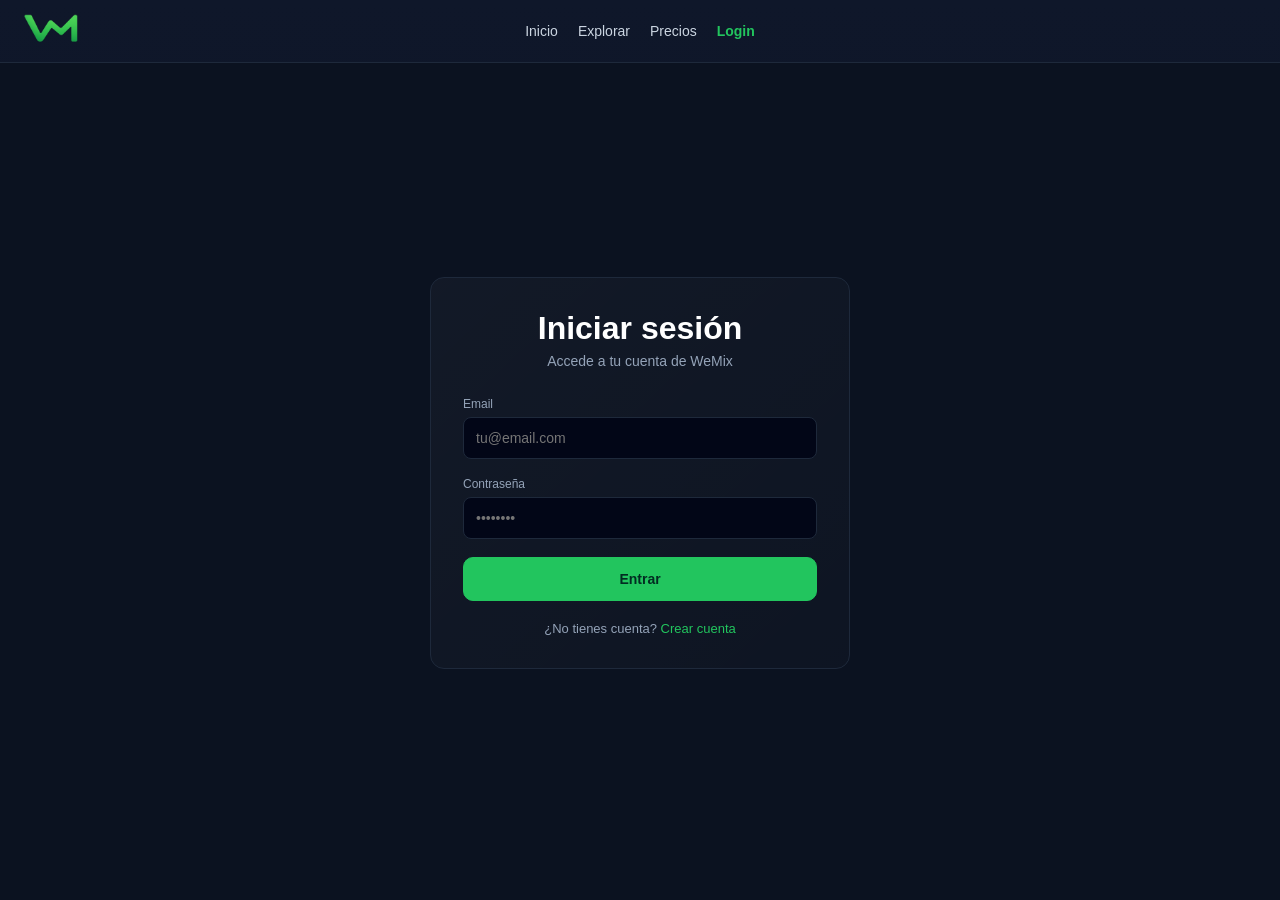
==== commit d0b637ed: "UI improvements and download system" ====
--- a/admin.html
+++ b/admin.html
@@ -11,7 +11,7 @@
 
     <div class="header-left">
         <a href="home.html" class="logo">
-            WeMix
+            <img src="logo1.png" alt="WeMix Logo">
         </a>
     </div>
 
--- a/styles.css
+++ b/styles.css
@@ -5,6 +5,9 @@
     padding: 0;
     box-sizing: border-box;
 }
+html {
+    scroll-behavior: smooth;
+}
 
 /* ESTILOS GENERALES */
 body {
@@ -13,6 +16,18 @@
     color: #ffffff;
 }
 
+
+.logo img {
+    height: 54px;
+    width: auto;
+    display: block;
+    transition: transform 0.2s ease;
+}
+
+.logo img:hover {
+    transform: scale(1.05);
+}
+
 /* HEADER */
 .header {
     position: sticky;
@@ -23,7 +38,7 @@
     grid-template-columns: 1fr auto 1fr;
     align-items: center;
 
-    padding: 16px 24px;
+    padding: 4px 24px;
     background: linear-gradient(
         180deg,
         #0f172a 0%,
@@ -77,7 +92,7 @@
 .container {
     max-width: 14000px; /* antes seguramente era 1100 o 1200 */
     margin: 0 auto;
-    padding: 0 20px;
+    padding: 48px 20px 0 20px;
 }
 
 
@@ -2905,4 +2920,19 @@
 
 .admin-stats {
     margin-bottom: 48px;
+}
+
+.input-error {
+    color: #ef4444;
+    font-size: 13px;
+    margin-top: 6px;
+}
+
+.hidden {
+    display: none;
+}
+
+.input-invalid {
+    border: 1px solid #ef4444 !important;
+    box-shadow: 0 0 10px rgba(239, 68, 68, 0.35);
 }
